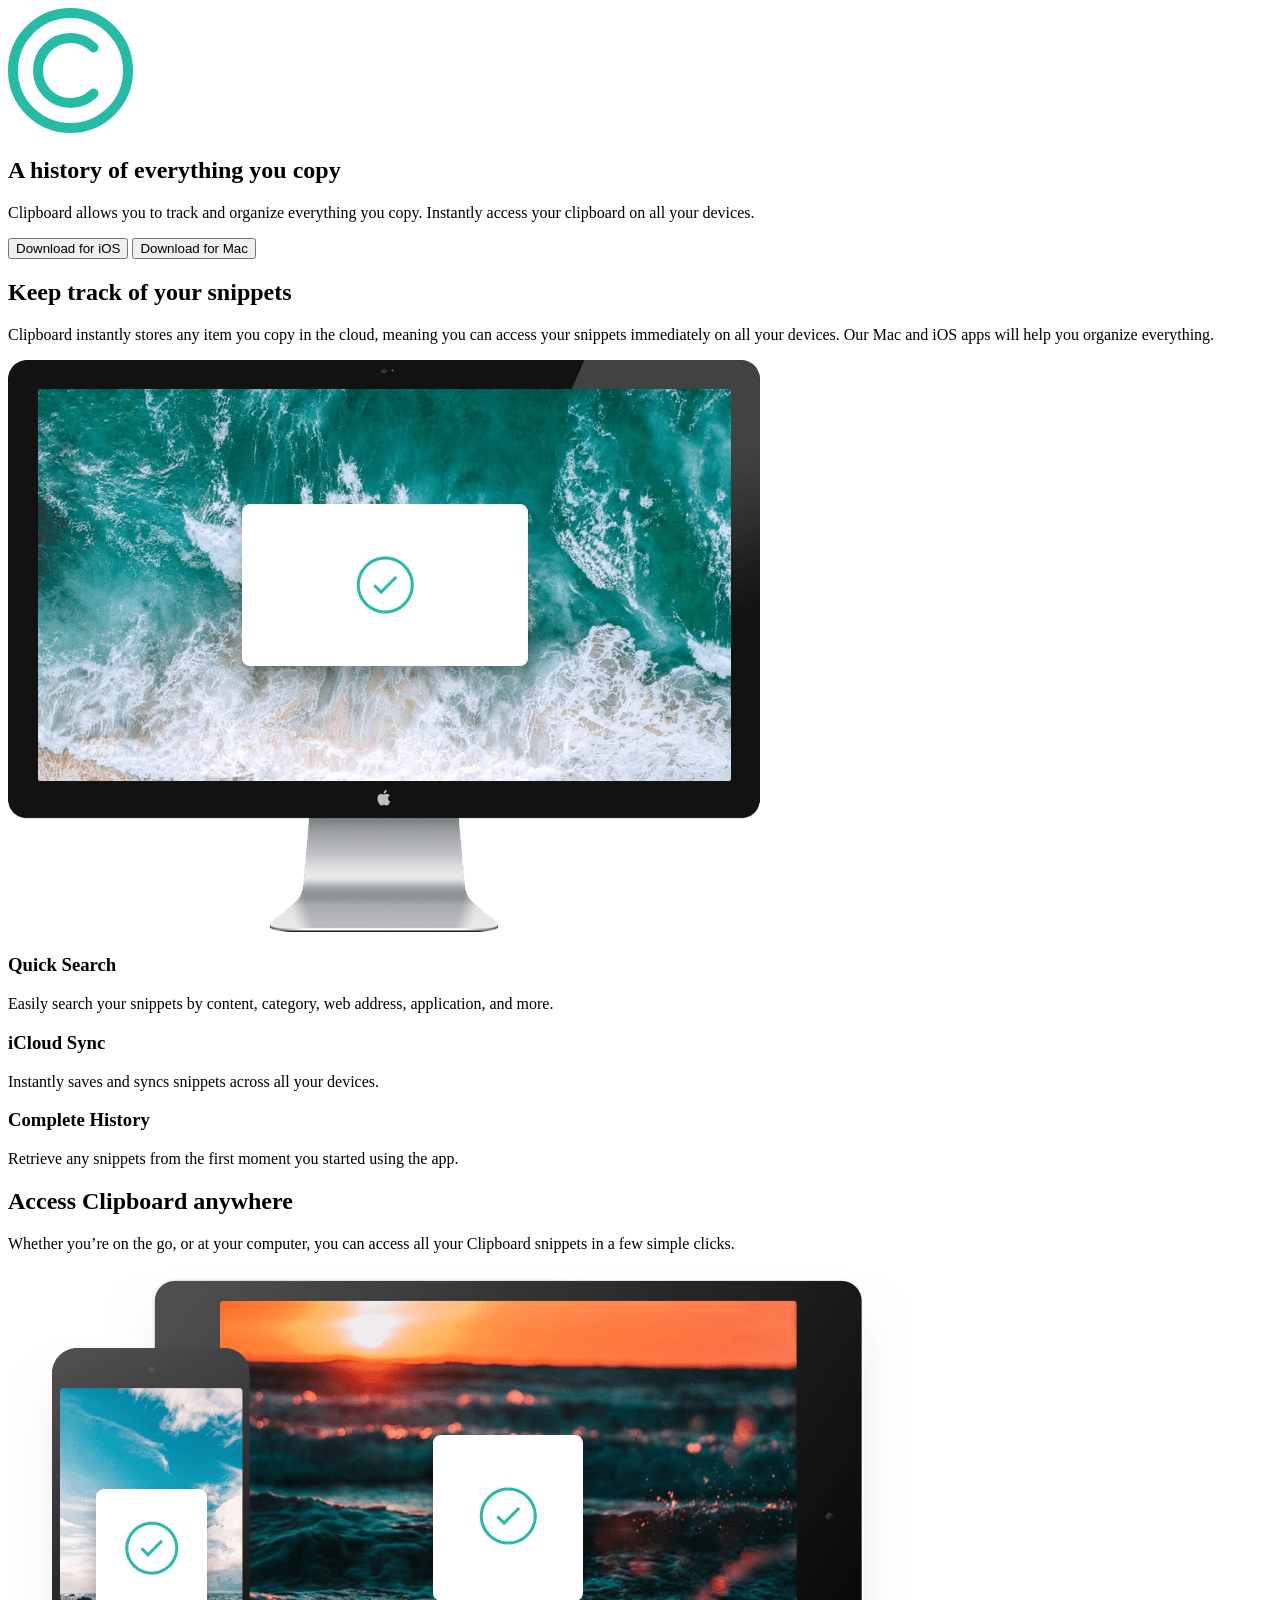
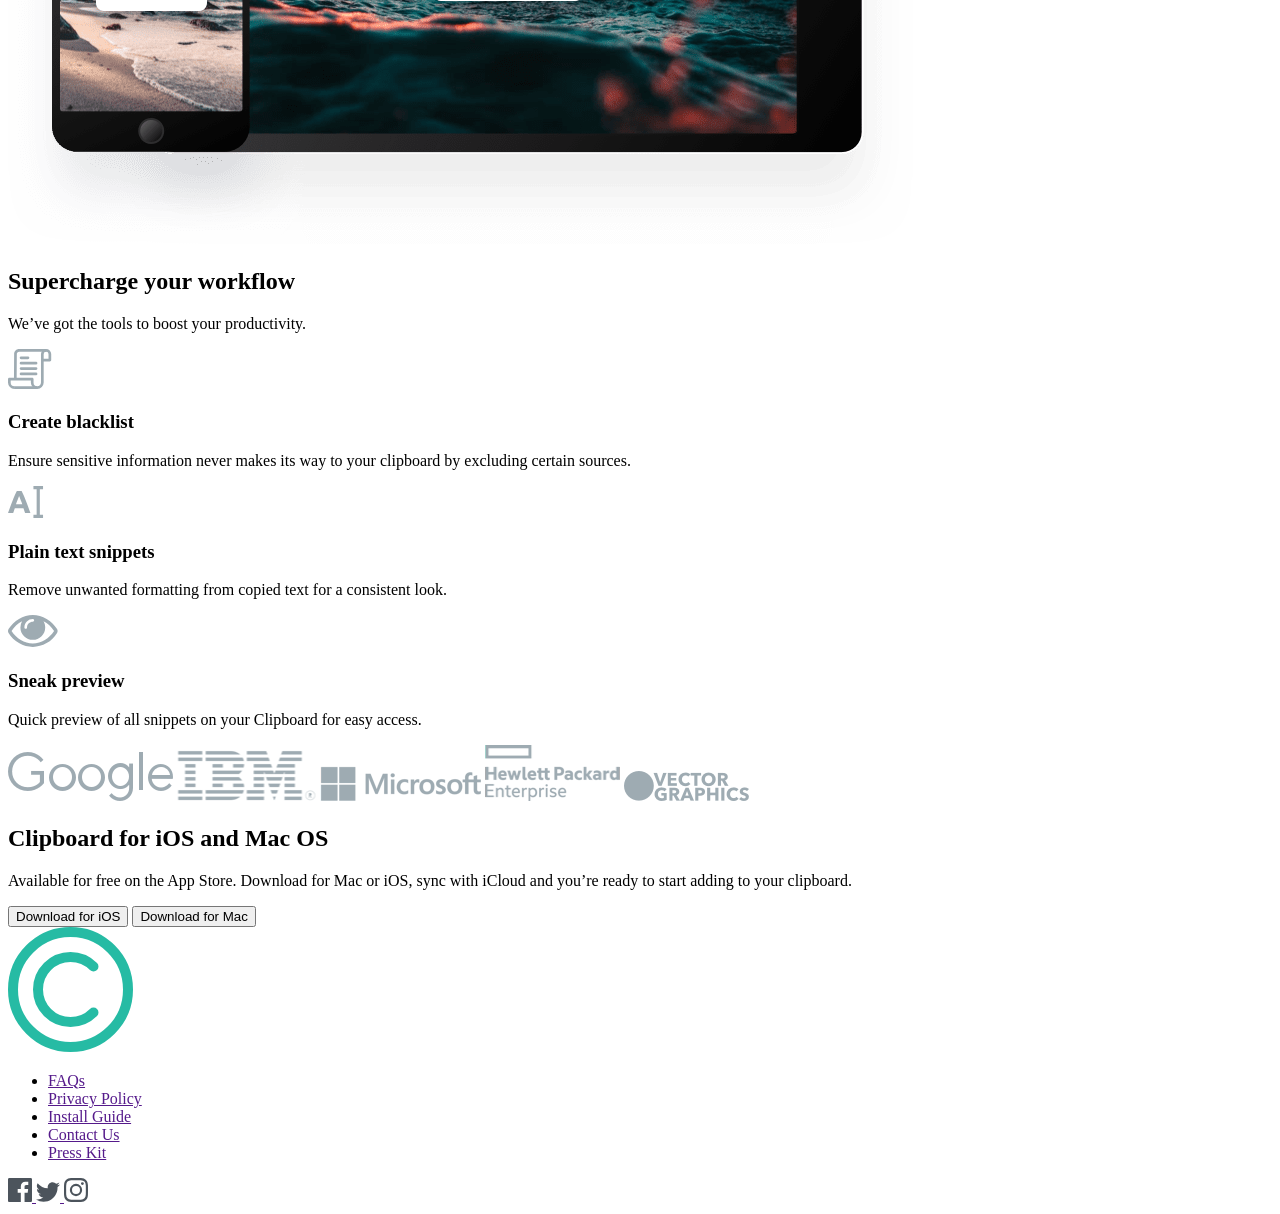
==== clipboard-landing-page-master/index2.html @ 77e065d2 "Build semantic HTML structure" ====
<!DOCTYPE html>
<html lang="en">

<head>
    <meta charset="UTF-8">
    <meta name="viewport" content="width=device-width, initial-scale=1.0">

    <link rel="icon" type="image/png" sizes="32x32" href="./images/favicon-32x32.png">

    <title>Frontend Mentor | Clipboard landing page</title>
</head>

<body>
    <main>

        <section class="hero">

            <div class="hero__content">

                <img src="images/logo.svg" alt="Clipboard" class="hero__logo">

                <h1 class="hero__title">A history of everything you copy</h1>

                <p class="hero__description"> Clipboard allows you to track and organize everything you
                    copy. Instantly access your clipboard on all your devices.</p>

            </div>

            <div class="hero__actions">

                <button class="hero__button--ios">Download for iOS</button>

                <button class="hero__button--mac">Download for Mac</button>

            </div>

        </section>


        <section class="snippets">

            <div class="snippets__header">

                <h2 class="snippets__title">Keep track of your snippets</h2>

                <p class="snippets__description">Clipboard instantly stores any item you copy in the cloud,
                    meaning you can access your snippets immediately on all your
                    devices. Our Mac and iOS apps will help you organize everything.</p>

            </div>

            <div class="snippets__content">
                <img src="images/image-computer.png" alt="" class="snippets__image"></img>

                <div class="snippets__features">

                    <div class="snippets__feature">

                        <h3 class="snippets__feature-title">Quick Search</h3>

                        <p class="snippets__feature-caption">Easily search your snippets by content, category, web
                            address, application, and more.
                        </p>

                    </div>

                    <div class="snippets__feature">

                        <h3 class="snippets__feature-title">iCloud Sync</h3>

                        <p class="snippets__feature-caption">Instantly saves and syncs snippets across all your devices.
                        </p>

                    </div>

                    <div class="snippets__feature">

                        <h3 class="snippets__feature-title">Complete History</h3>

                        <p class="snippets__feature-caption">Retrieve any snippets from the first moment you started
                            using
                            the app.
                        </p>

                    </div>
                </div>

            </div>

        </section>


        <section class="access">

            <div class="access__header">
                <h2 class="access__title">Access Clipboard anywhere</h2>
                <p class="access__description">Whether you’re on the go, or at your computer, you can access all your
                    Clipboard
                    snippets in a few simple clicks.</p>
            </div>

            <div class="access__media">
                <img src="images/image-devices.png" alt="" class="access__media-img">
            </div>

        </section>

        <section class="workflow">


            <div class="workflow__header">

                <h2 class="workflow__title">Supercharge your workflow
                </h2>

                <p class="workflow__description">We’ve got the tools to boost your productivity.</p>

            </div>

            <div class="workflow__cards">

                <div class="workflow__card">

                    <img src="images/icon-blacklist.svg" alt="" class="workflow__card-img">

                    <h3 class="workflow__card-title">Create blacklist</h3>

                    <p class="workflow__card-description">Ensure sensitive information never makes its way to your
                        clipboard by excluding certain sources.
                    </p>

                </div>

                <div class="workflow__card">

                    <img src="images/icon-text.svg" alt="" class="workflow__card-img">

                    <h3 class="workflow__card-title">Plain text snippets</h3>

                    <p class="workflow__card-description">Remove unwanted formatting from copied text for a consistent
                        look.</p>

                </div>

                <div class="workflow__card">

                    <img src="images/icon-preview.svg" alt="" class="workflow__card-img">

                    <h3 class="workflow__card-title"> Sneak preview
                    </h3>

                    <p class="workflow__card-description"> Quick preview of all snippets on your Clipboard for easy
                        access.
                    </p>

                </div>
            </div>

        </section>


        <section class="brands">

            <div class="brands__list">

                <img src="images/logo-google.png" alt="GOOGLE" class="brand__item">

                <img src="images/logo-ibm.png" alt="IBM" class="brand__item">

                <img src="images/logo-microsoft.png" alt="MICROSOFT" class="brand__item">

                <img src="images/logo-hp.png" alt="HEWLETT PACKARD ENTERPRISE" class="brand__item">

                <img src="images/logo-vector-graphics.png" alt="VECTOR GRAPHICS" class="brand__item">

            </div>

        </section>


        <section class="cta">

            <div class="cta__header">

                <h2 class="cta__title">Clipboard for iOS and Mac OS</h2>

                <p class="cta__description">Available for free on the App Store. Download for Mac or iOS, sync with
                    iCloud
                    and you’re ready to start adding to your clipboard.</p>


            </div>

            <div class="cta__actions">

                <button class="cta__button--ios">Download for iOS</button>

                <button class="cta__button--mac">Download for Mac</button>

            </div>

        </section>

    </main>

    <footer>
        <div class="footer__wrapper">
            <img src="images/logo.svg" alt="Clipboard" class="footer__logo">

            <nav class="footer__navbar">

                <ul>

                    <li class="footer__list"><a href="" class="footer__list-item">FAQs</a></li>
                    <li class="footer__list"><a href="" class="footer__list-item">Privacy Policy</a></li>
                    <li class="footer__list"><a href="" class="footer__list-item">Install Guide</a></li>
                    <li class="footer__list"><a href="" class="footer__list-item">Contact Us</a></li>
                    <li class="footer__list"><a href="" class="footer__list-item">Press Kit</a></li>

                </ul>

            </nav>
            <div class="footer__social">
                <a href="">

                    <img src="images/icon-facebook.svg" alt="Facebook">

                </a>

                <a href="">

                    <img src="images/icon-twitter.svg" alt="Twitter">

                </a>

                <a href="">

                    <img src="images/icon-instagram.svg" alt="Instagram">

                </a>

            </div>
        </div>
    </footer>
</body>

</html>
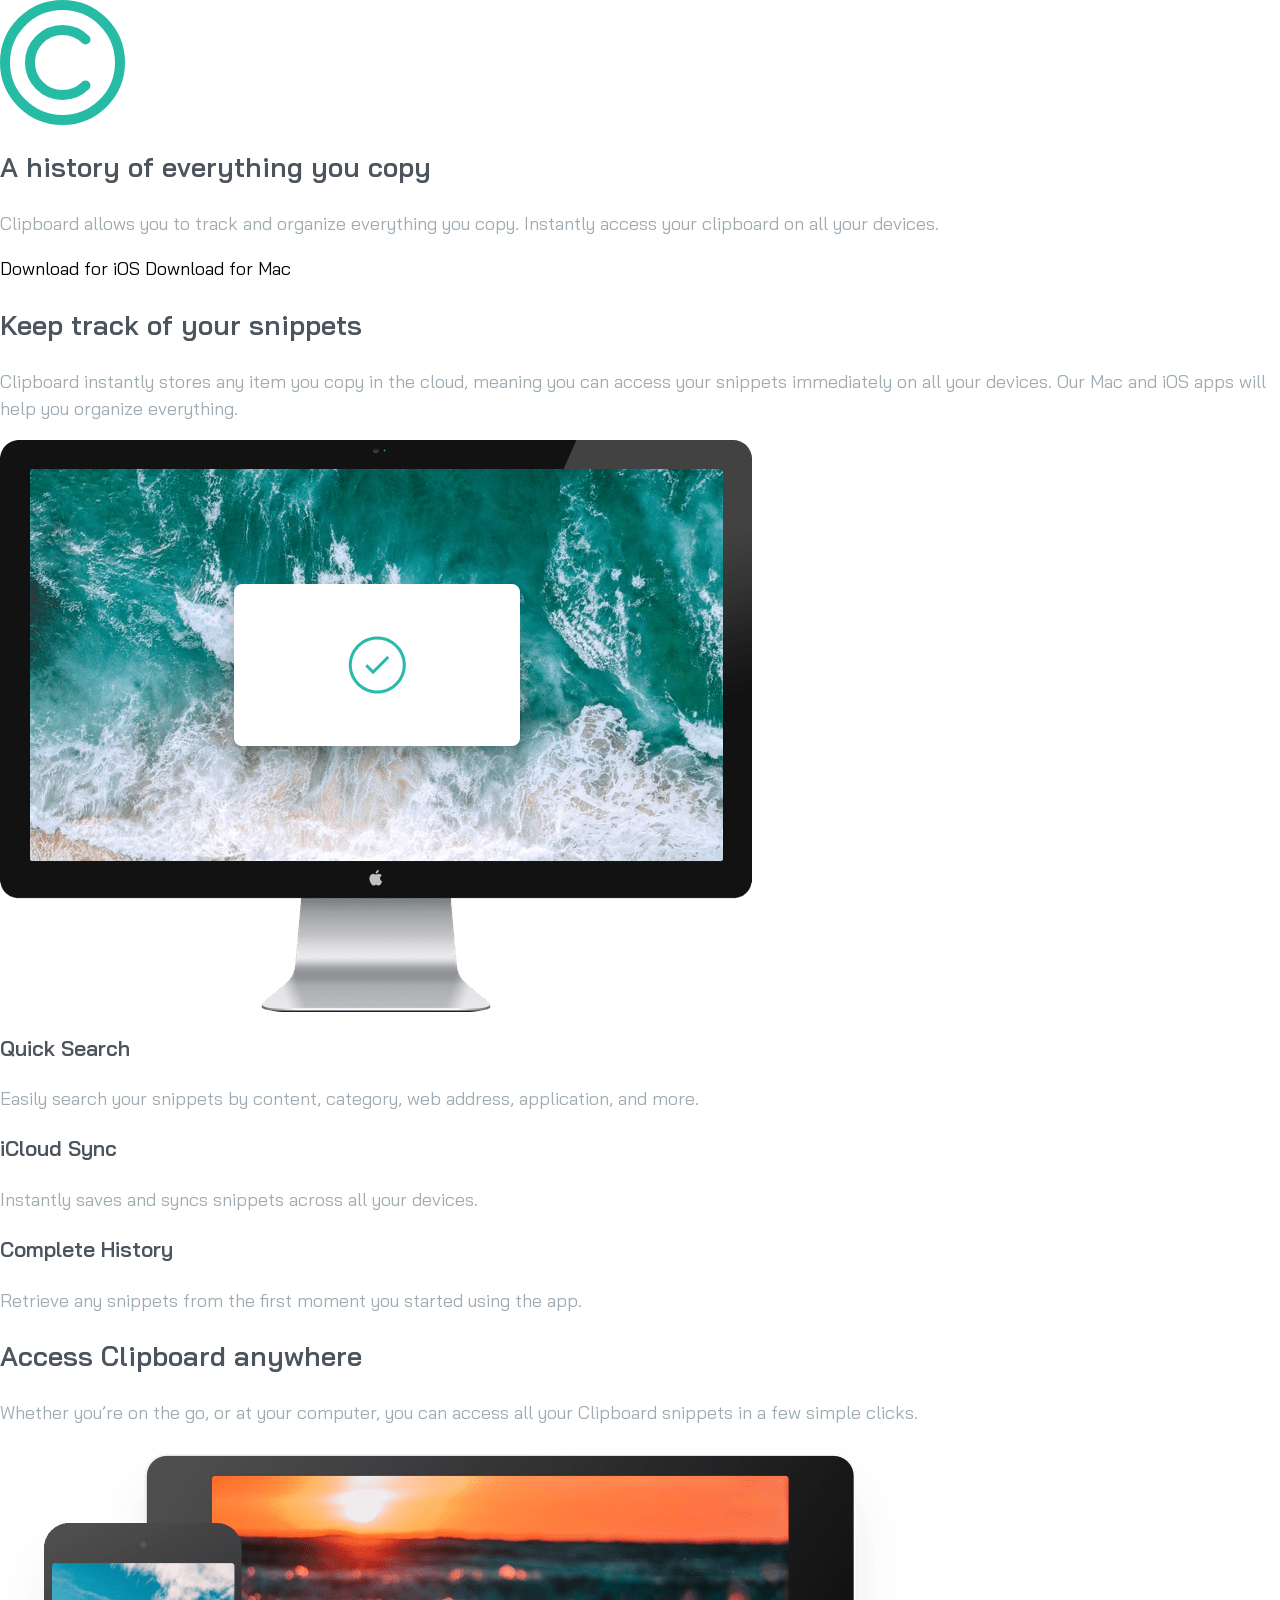
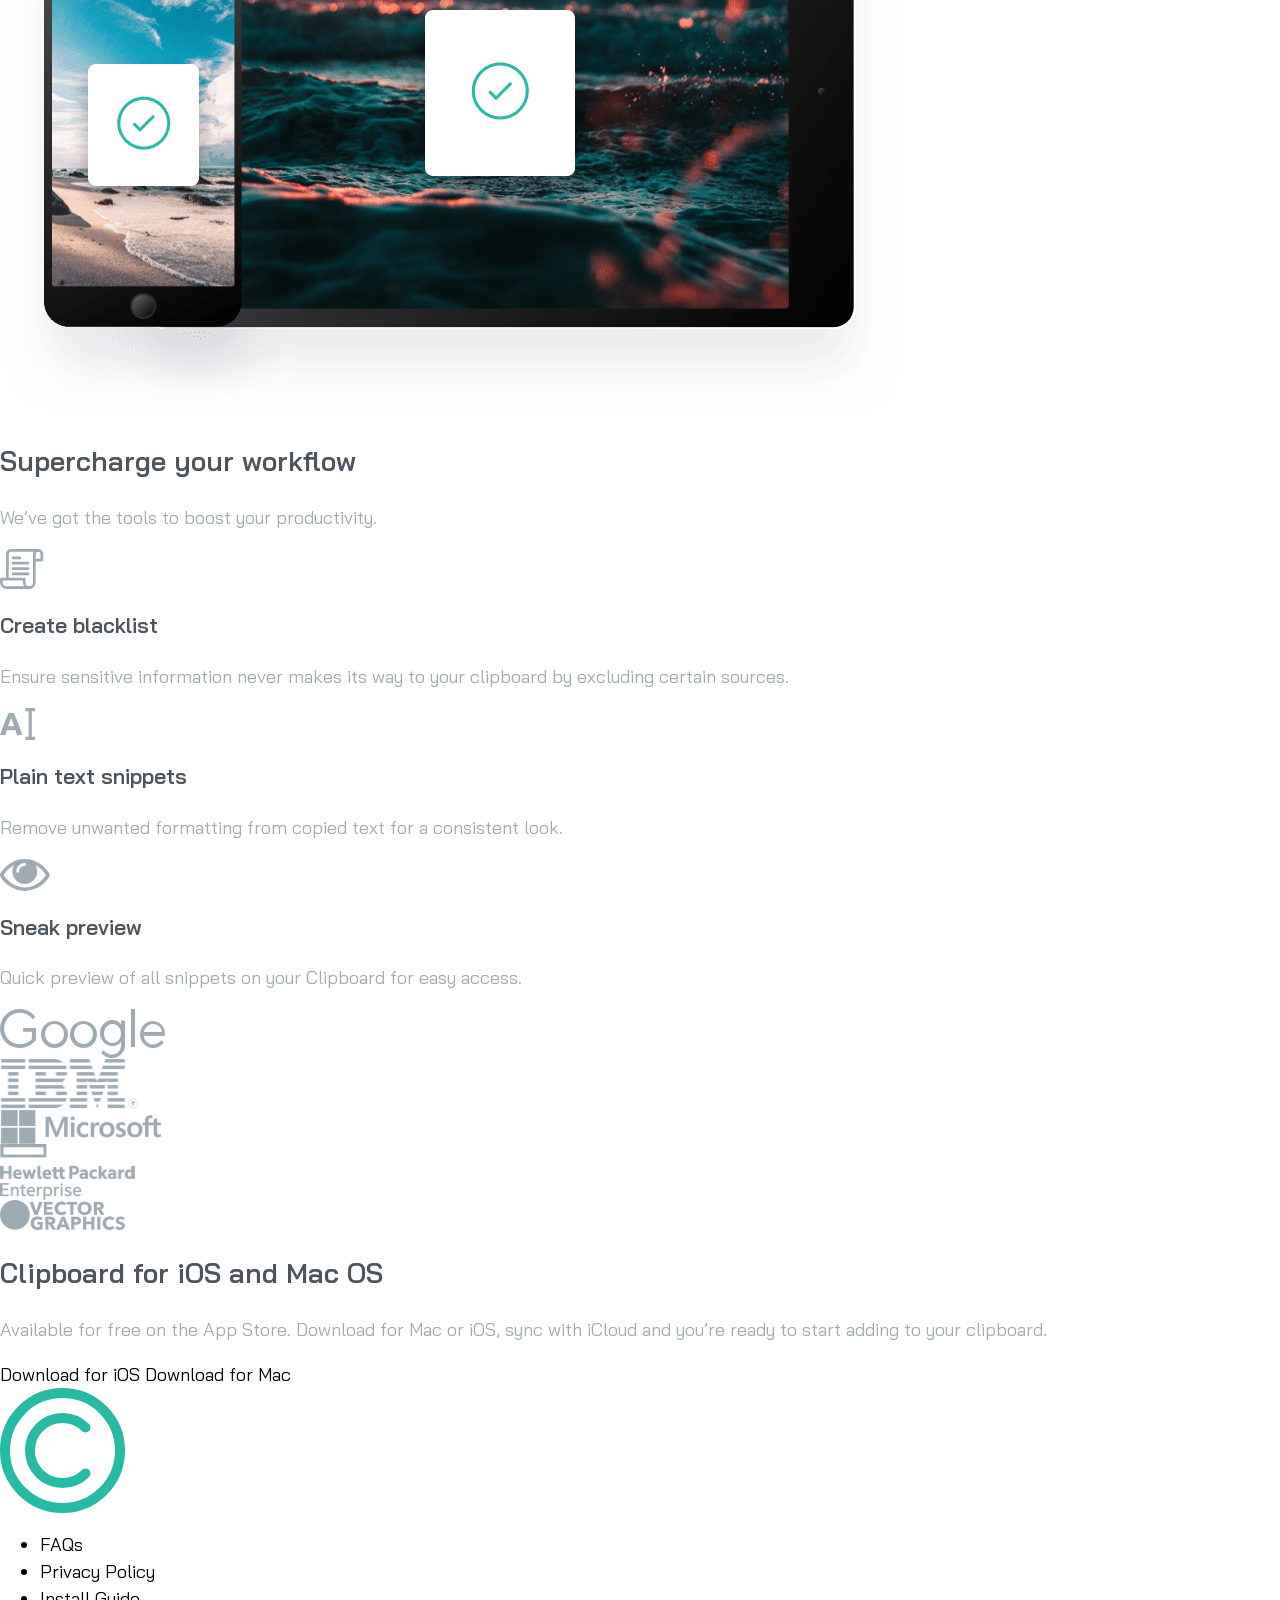
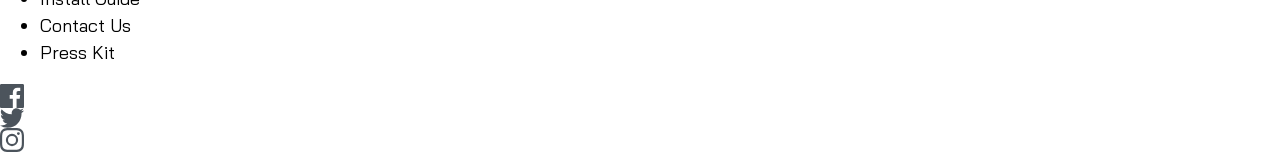
==== commit 627fff38: "Set up CSS foundation" ====
--- a/clipboard-landing-page-master/index2.html
+++ b/clipboard-landing-page-master/index2.html
@@ -4,10 +4,22 @@
 <head>
     <meta charset="UTF-8">
     <meta name="viewport" content="width=device-width, initial-scale=1.0">
-
+    
+    <!-- Title icon -->
+    
     <link rel="icon" type="image/png" sizes="32x32" href="./images/favicon-32x32.png">
-
+    
+    <!-- Google Font -->
+    
+    <link rel="preconnect" href="https://fonts.googleapis.com">
+    <link rel="preconnect" href="https://fonts.gstatic.com" crossorigin>
+    <link href="https://fonts.googleapis.com/css2?family=Bai+Jamjuree:wght@400;600&display=swap" rel="stylesheet">
     <title>Frontend Mentor | Clipboard landing page</title>
+    
+    <!-- CSS -->
+
+    <link rel="stylesheet" href="style.css">
+
 </head>
 
 <body>
--- a/clipboard-landing-page-master/style.css
+++ b/clipboard-landing-page-master/style.css
@@ -0,0 +1,130 @@
+/* =========================================
+    ROOT CSS
+
+ ======================================== */
+
+
+:root {
+
+    --clr-primary: hsl(171, 66%, 44%);
+    --clr-secondary: hsl(233, 100%, 69%);
+
+    --clr-neutral-700: hsl(210, 10%, 33%);
+    --clr-neutral-500: hsl(201, 11%, 66%);
+
+    --ff-primary: "Bai Jamjuree", sans-serif;
+
+    --fw-regular: 400;
+    --fw-semibold: 600;
+
+}
+
+/* =========================================
+    RESET CSS
+
+ ======================================== */
+
+
+
+*,
+*::before,
+*::after {
+
+    box-sizing: border-box;
+}
+
+
+body {
+
+    margin: 0;
+}
+
+
+
+/* =========================================
+    BASE CSS
+
+ ======================================== */
+
+
+html {
+
+    font-size: 62.5%;
+}
+
+
+body {
+
+    min-height: 100vh;
+
+    font-family: var(--ff-primary);
+    font-weight: var(--fw-regular);
+    font-size: 1.8rem;
+    line-height: 1.5;
+
+    -webkit-font-smoothing: antialiased;
+
+}
+
+
+img,
+picture,
+svg {
+    display: block;
+
+    max-width: 100%;
+}
+
+a {
+    color: inherit;
+
+    text-decoration: none;
+}
+
+button {
+    padding: 0;
+
+    border: none;
+
+    background: none;
+
+    color: inherit;
+
+    font: inherit;
+
+    cursor: pointer;
+}
+
+input,
+textarea,
+select {
+    color: inherit;
+
+    font: inherit;
+}
+
+/* Typography */
+
+
+h1,
+h2,
+h3,
+h4,
+h5{
+
+    color: var(--clr-neutral-700);
+    
+    font-weight: var(--fw-semibold);
+
+}
+
+
+p{
+
+    color: var(--clr-neutral-500);
+
+    font-weight: var(--fw-regular);
+}
+
+
+
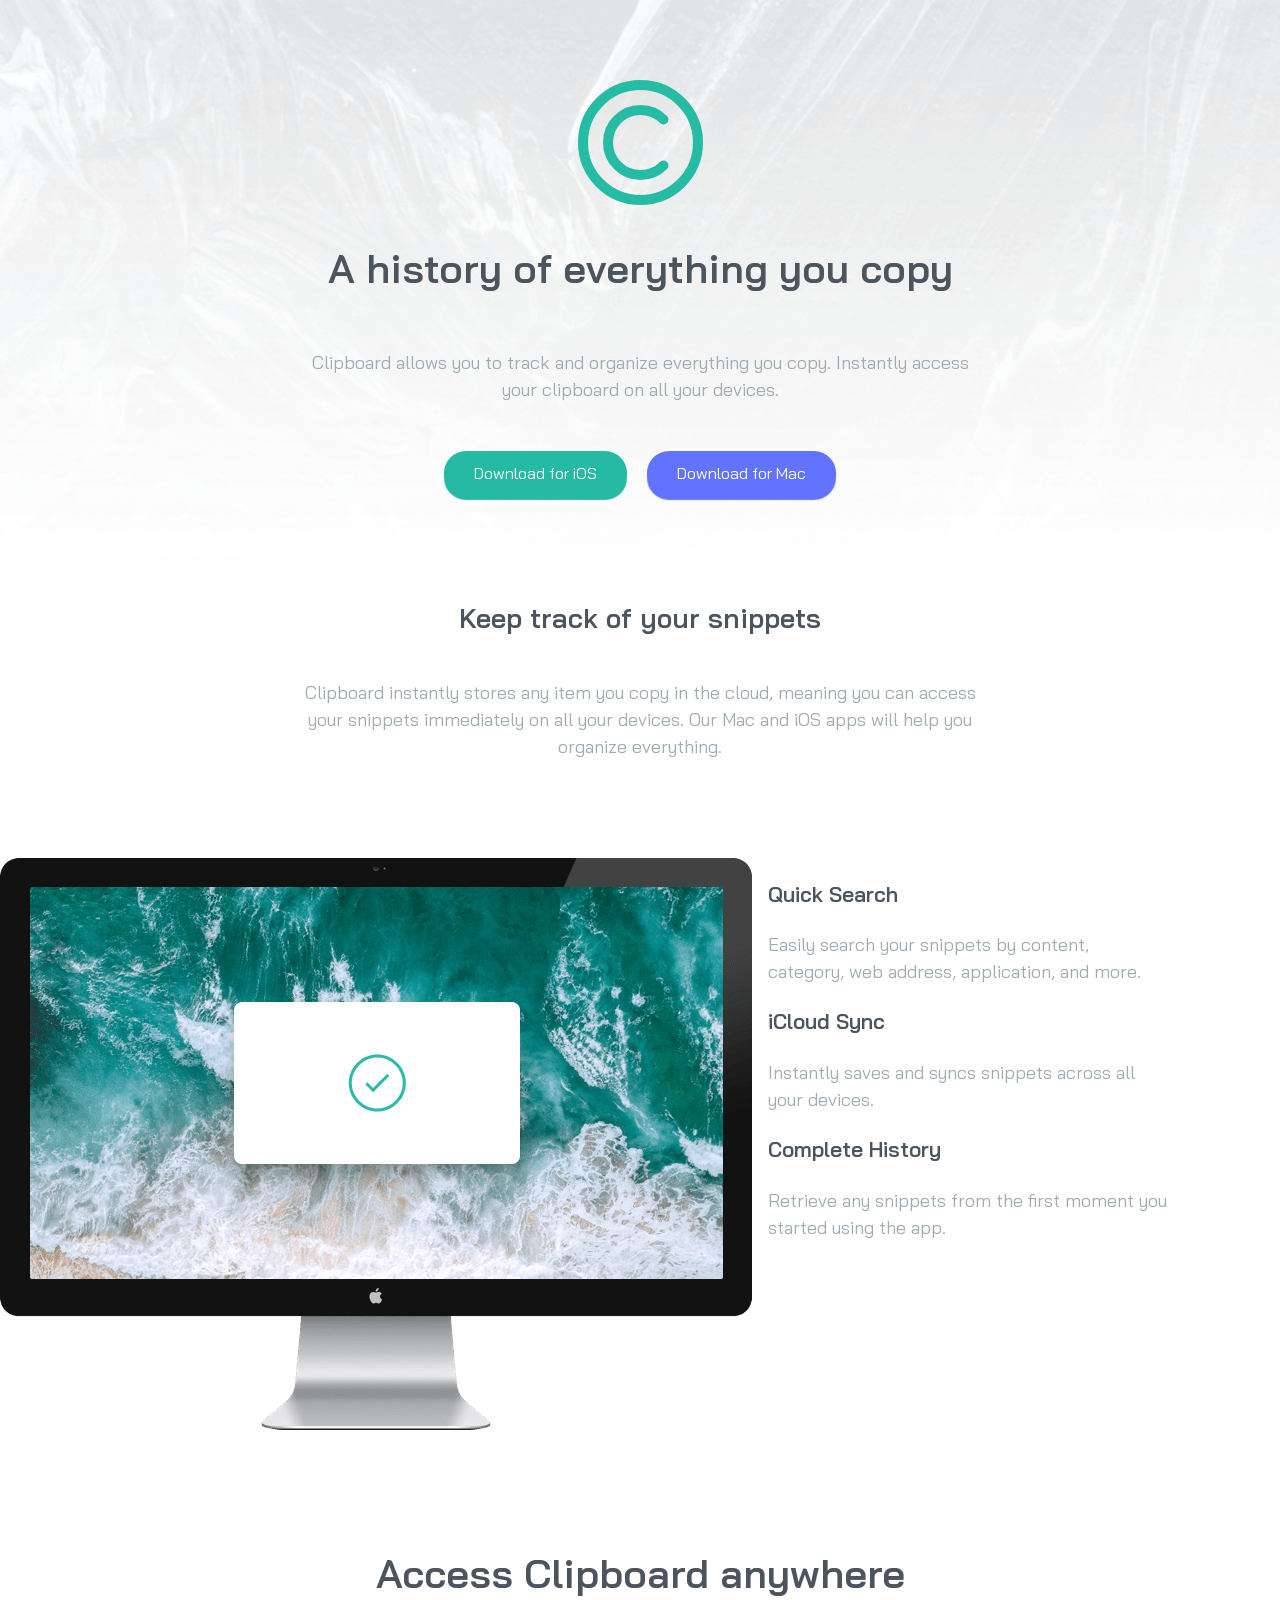
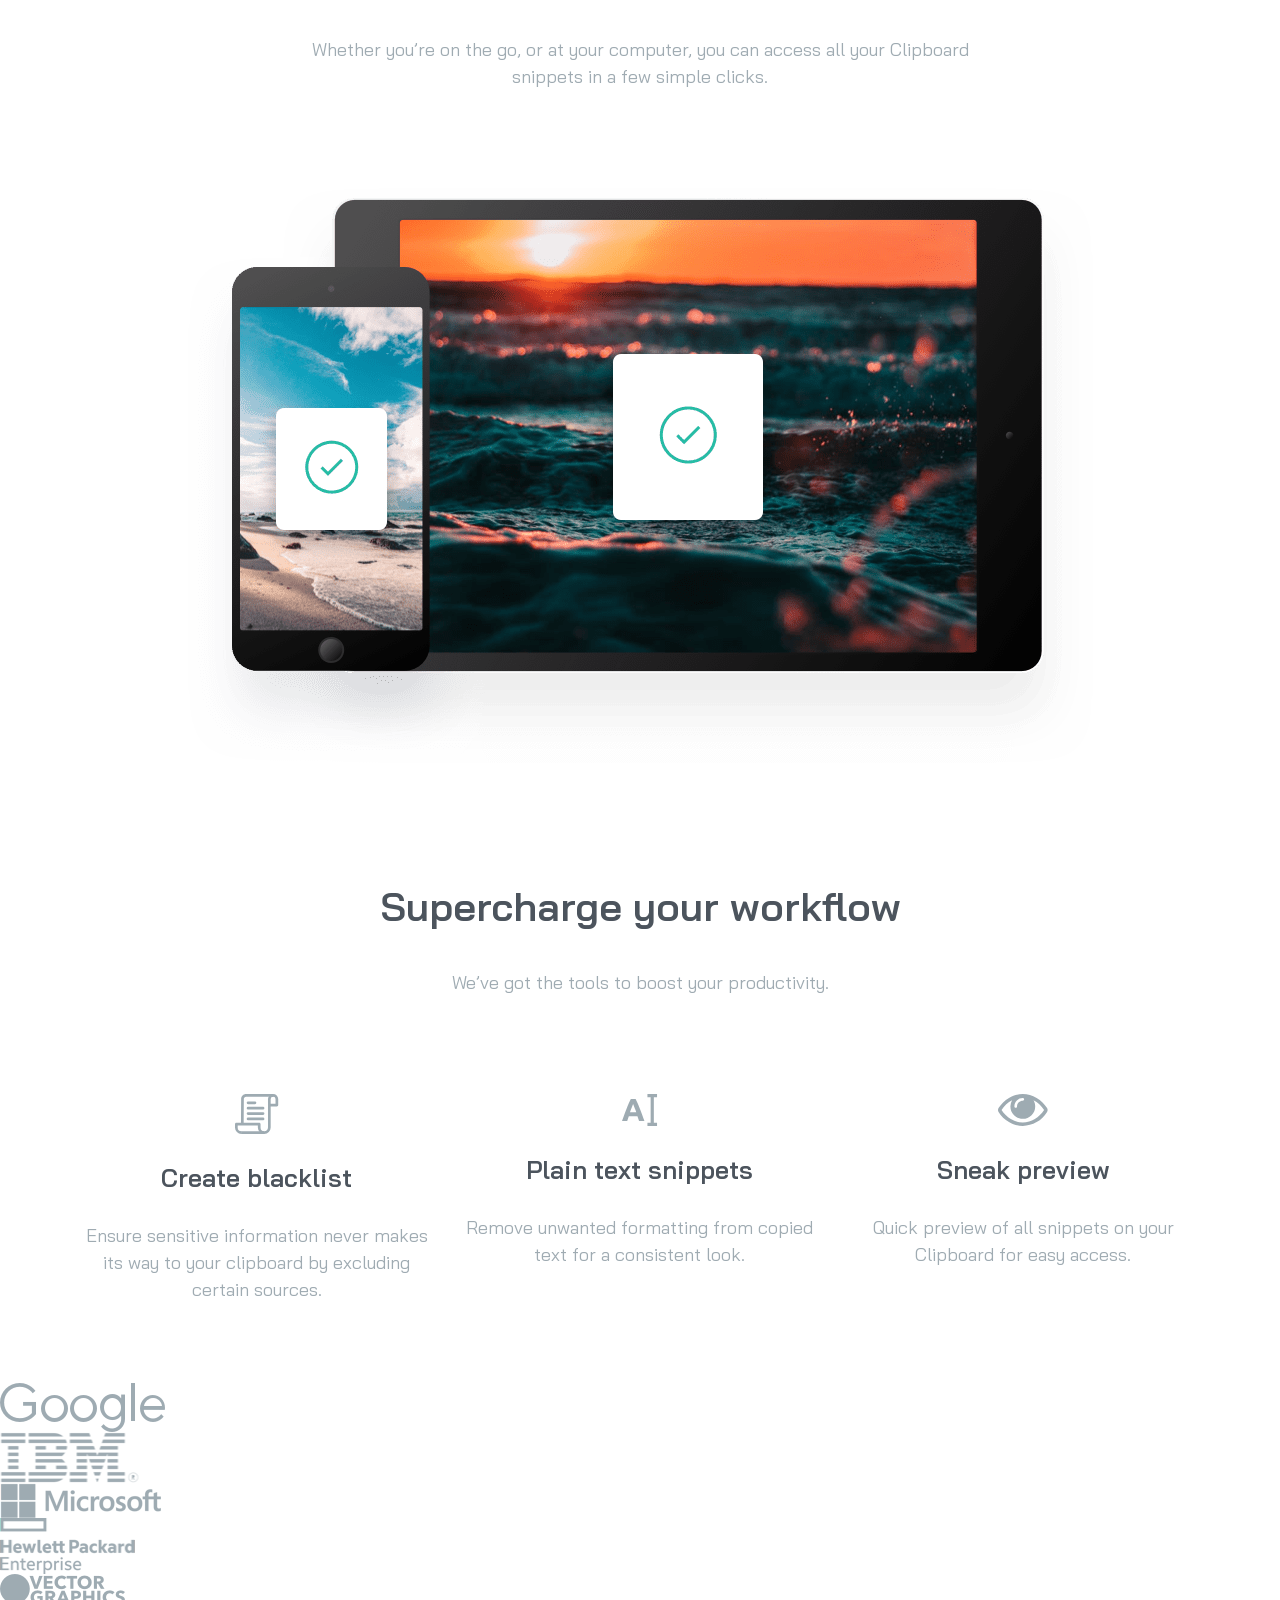
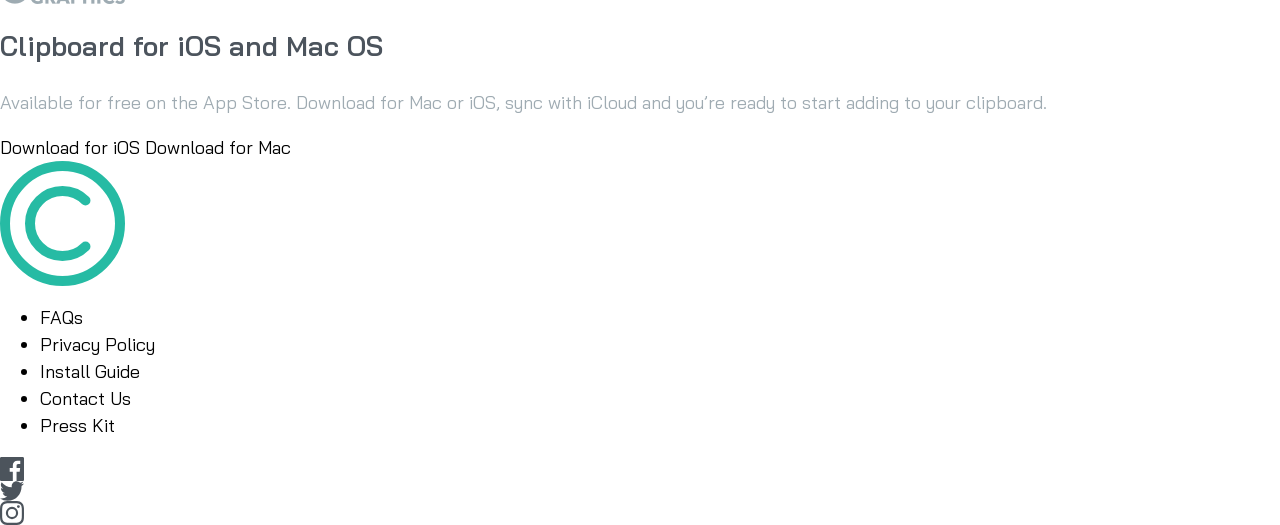
==== commit 70d763d0: "Style workflow section" ====
--- a/clipboard-landing-page-master/index2.html
+++ b/clipboard-landing-page-master/index2.html
@@ -40,9 +40,9 @@
 
             <div class="hero__actions">
 
-                <button class="hero__button--ios">Download for iOS</button>
-
-                <button class="hero__button--mac">Download for Mac</button>
+                <button class="hero__button hero__button--ios">Download for iOS</button>
+
+                <button class="hero__button hero__button--mac">Download for Mac</button>
 
             </div>
 
--- a/clipboard-landing-page-master/style.css
+++ b/clipboard-landing-page-master/style.css
@@ -70,6 +70,7 @@
 img,
 picture,
 svg {
+
     display: block;
 
     max-width: 100%;
@@ -82,6 +83,7 @@
 }
 
 button {
+
     padding: 0;
 
     border: none;
@@ -98,6 +100,7 @@
 input,
 textarea,
 select {
+
     color: inherit;
 
     font: inherit;
@@ -110,21 +113,246 @@
 h2,
 h3,
 h4,
-h5{
+h5 {
 
     color: var(--clr-neutral-700);
-    
+
     font-weight: var(--fw-semibold);
 
 }
 
 
-p{
+p {
 
     color: var(--clr-neutral-500);
 
     font-weight: var(--fw-regular);
 }
 
-
-
+/* Buttons */
+
+
+.hero__button {
+
+    color: #fff;
+
+    padding: 1rem 3rem;
+
+    border-radius: 3rem;
+
+}
+
+
+.hero__button--ios {
+
+    background-color: var(--clr-primary);
+
+    box-shadow: 0 5px 1px var(--clr-primary);
+
+}
+
+.hero__button--mac {
+
+    background-color: var(--clr-secondary);
+
+    box-shadow: 0 5px 1px var(--clr-secondary);
+
+}
+
+
+
+/* =========================================
+    SECTIONS CSS
+
+ ======================================== */
+
+
+ /* Hero section start */
+
+
+.hero,
+.hero__content {
+
+    display: flex;
+    flex-direction: column;
+}
+
+
+.hero {
+
+    background-image: url('images/bg-header-desktop.png');
+    background-position: top center;
+    background-size: cover;
+    background-repeat: no-repeat;
+
+    align-items: center;
+
+    padding-block: 8rem;
+}
+
+
+.hero__content {
+
+    align-items: center;
+    text-align: center;
+
+}
+
+
+.hero__actions {
+
+    display: flex;
+
+    gap: 2rem;
+
+    margin-top: 3rem;
+
+    font-size: 1.6rem;
+}
+
+
+.hero__title {
+
+    font-size: 4rem;
+}
+
+
+.hero__description {
+
+    max-width: 66rem;
+}
+
+
+
+/* Snippets section start */
+
+
+.snippets{
+
+    display: grid;
+    
+    padding-bottom: 8rem;
+
+    gap: 8rem;
+
+}
+
+
+.snippets__header{
+
+    display: flex;
+    flex-direction: column;
+    
+    align-items: center;
+    text-align: center;
+    
+}
+
+
+.snippets__description{
+
+    max-width: 70rem;
+}
+
+
+
+.snippets__content{
+
+    display: grid;
+    grid-template-columns: 1.5fr 1fr;
+    
+
+}
+
+
+
+.snippets__features{
+
+     max-width: 40rem;
+}
+
+
+
+/* Access section start */
+
+
+.access{
+
+    display: flex;
+    flex-direction: column;
+    
+    align-items: center;
+    text-align: center;
+
+    gap: 8rem;
+}
+
+
+.access__title{
+
+    font-size: 4rem;
+}
+
+
+.access__description{
+
+    max-width: 70rem;
+}
+
+
+
+/* Workflow section start */
+
+.workflow{
+
+    display: flex;
+    flex-direction: column;
+
+    align-items: center;
+    text-align: center;
+
+    padding-block: 8rem;
+    gap: 8rem;
+
+
+}
+
+
+.workflow__title{
+
+    font-size: 4rem;
+}
+
+.workflow__card-description{
+
+    max-width: 40rem;
+    margin: 0;
+}
+
+
+.workflow__cards{
+
+    display: flex;
+   
+    justify-content: center;
+    text-align: center;
+
+    gap: 3rem;
+    padding-inline: 8rem;
+}
+
+
+.workflow__card {
+    display: flex;
+    flex-direction: column;
+    align-items: center;
+}
+
+
+.workflow__card-title{
+
+    font-size: 2.5rem;
+}
+
+
+
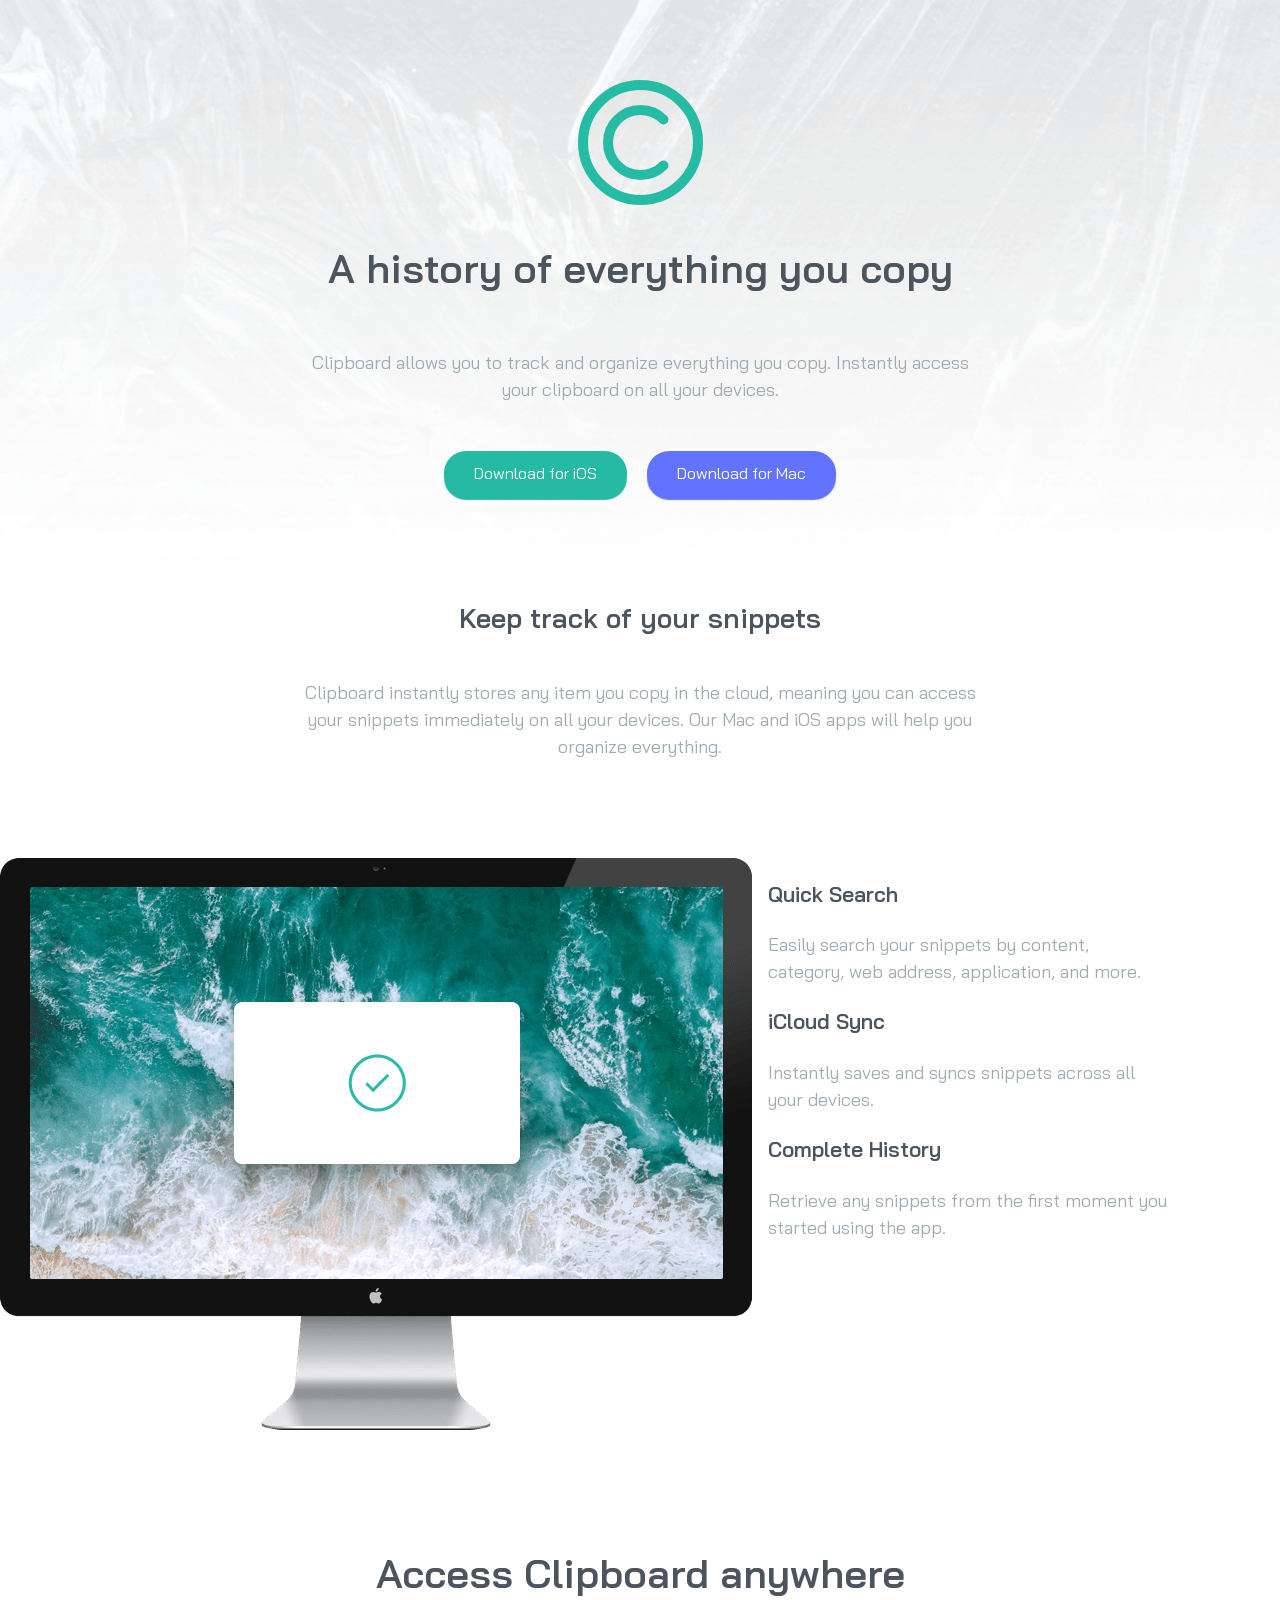
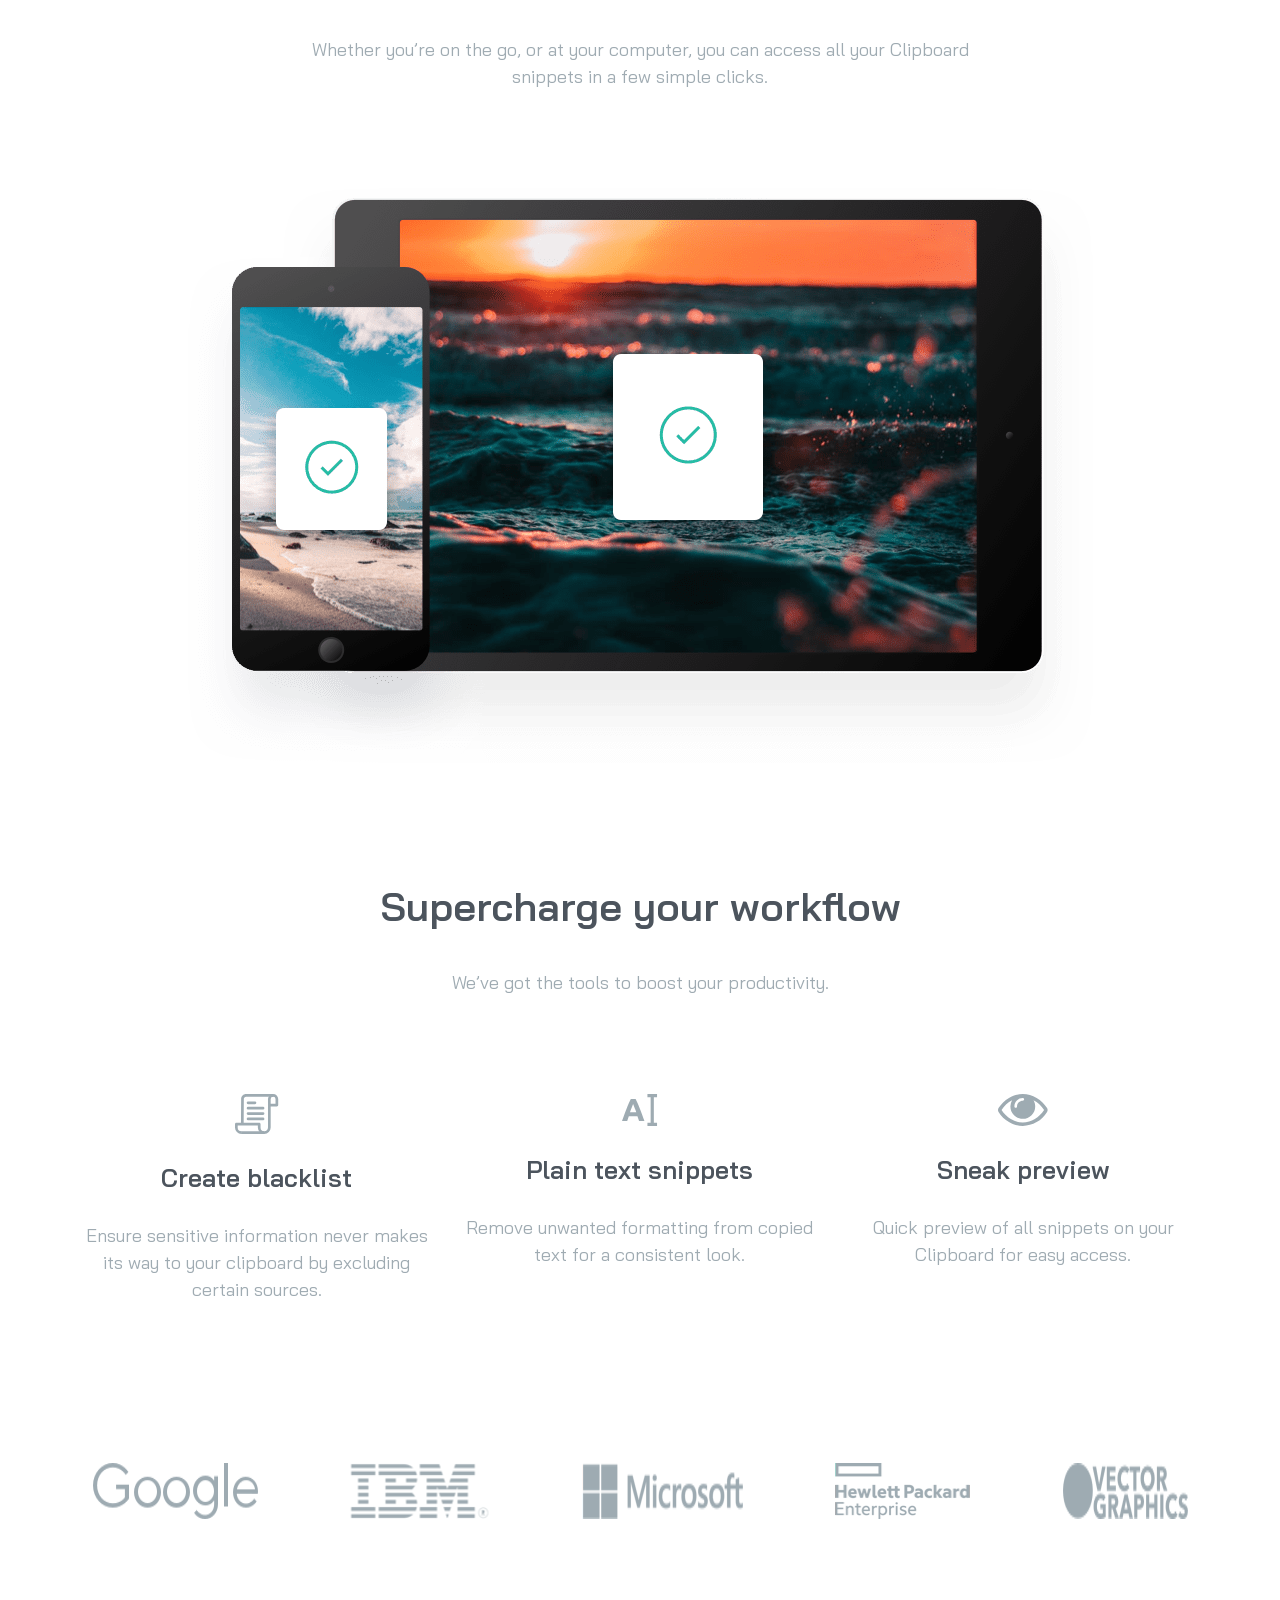
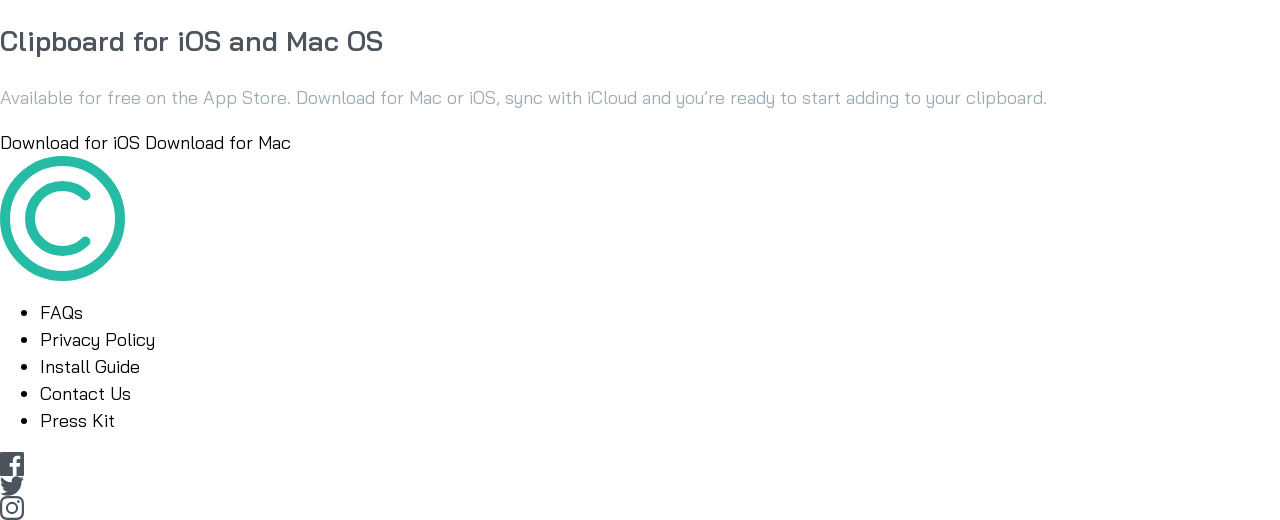
==== commit 2c916d3d: "Style brands section" ====
--- a/clipboard-landing-page-master/index2.html
+++ b/clipboard-landing-page-master/index2.html
@@ -4,18 +4,18 @@
 <head>
     <meta charset="UTF-8">
     <meta name="viewport" content="width=device-width, initial-scale=1.0">
-    
+
     <!-- Title icon -->
-    
+
     <link rel="icon" type="image/png" sizes="32x32" href="./images/favicon-32x32.png">
-    
+
     <!-- Google Font -->
-    
+
     <link rel="preconnect" href="https://fonts.googleapis.com">
     <link rel="preconnect" href="https://fonts.gstatic.com" crossorigin>
     <link href="https://fonts.googleapis.com/css2?family=Bai+Jamjuree:wght@400;600&display=swap" rel="stylesheet">
     <title>Frontend Mentor | Clipboard landing page</title>
-    
+
     <!-- CSS -->
 
     <link rel="stylesheet" href="style.css">
--- a/clipboard-landing-page-master/style.css
+++ b/clipboard-landing-page-master/style.css
@@ -167,7 +167,7 @@
  ======================================== */
 
 
- /* Hero section start */
+/* Hero section start */
 
 
 .hero,
@@ -227,10 +227,10 @@
 /* Snippets section start */
 
 
-.snippets{
+.snippets {
 
     display: grid;
-    
+
     padding-bottom: 8rem;
 
     gap: 8rem;
@@ -238,37 +238,37 @@
 }
 
 
-.snippets__header{
-
-    display: flex;
-    flex-direction: column;
-    
-    align-items: center;
-    text-align: center;
-    
-}
-
-
-.snippets__description{
+.snippets__header {
+
+    display: flex;
+    flex-direction: column;
+
+    align-items: center;
+    text-align: center;
+
+}
+
+
+.snippets__description {
 
     max-width: 70rem;
 }
 
 
 
-.snippets__content{
+.snippets__content {
 
     display: grid;
     grid-template-columns: 1.5fr 1fr;
-    
-
-}
-
-
-
-.snippets__features{
-
-     max-width: 40rem;
+
+
+}
+
+
+
+.snippets__features {
+
+    max-width: 40rem;
 }
 
 
@@ -276,11 +276,11 @@
 /* Access section start */
 
 
-.access{
-
-    display: flex;
-    flex-direction: column;
-    
+.access {
+
+    display: flex;
+    flex-direction: column;
+
     align-items: center;
     text-align: center;
 
@@ -288,13 +288,13 @@
 }
 
 
-.access__title{
+.access__title {
 
     font-size: 4rem;
 }
 
 
-.access__description{
+.access__description {
 
     max-width: 70rem;
 }
@@ -303,7 +303,7 @@
 
 /* Workflow section start */
 
-.workflow{
+.workflow {
 
     display: flex;
     flex-direction: column;
@@ -318,22 +318,22 @@
 }
 
 
-.workflow__title{
+.workflow__title {
 
     font-size: 4rem;
 }
 
-.workflow__card-description{
+.workflow__card-description {
 
     max-width: 40rem;
     margin: 0;
 }
 
 
-.workflow__cards{
-
-    display: flex;
-   
+.workflow__cards {
+
+    display: flex;
+
     justify-content: center;
     text-align: center;
 
@@ -349,10 +349,22 @@
 }
 
 
-.workflow__card-title{
+.workflow__card-title {
 
     font-size: 2.5rem;
 }
 
 
-
+/* Brands section start */
+
+.brands {
+    padding-block: 8rem;
+}
+
+
+.brands__list {
+
+    display: flex;
+    justify-content: space-evenly;
+
+}
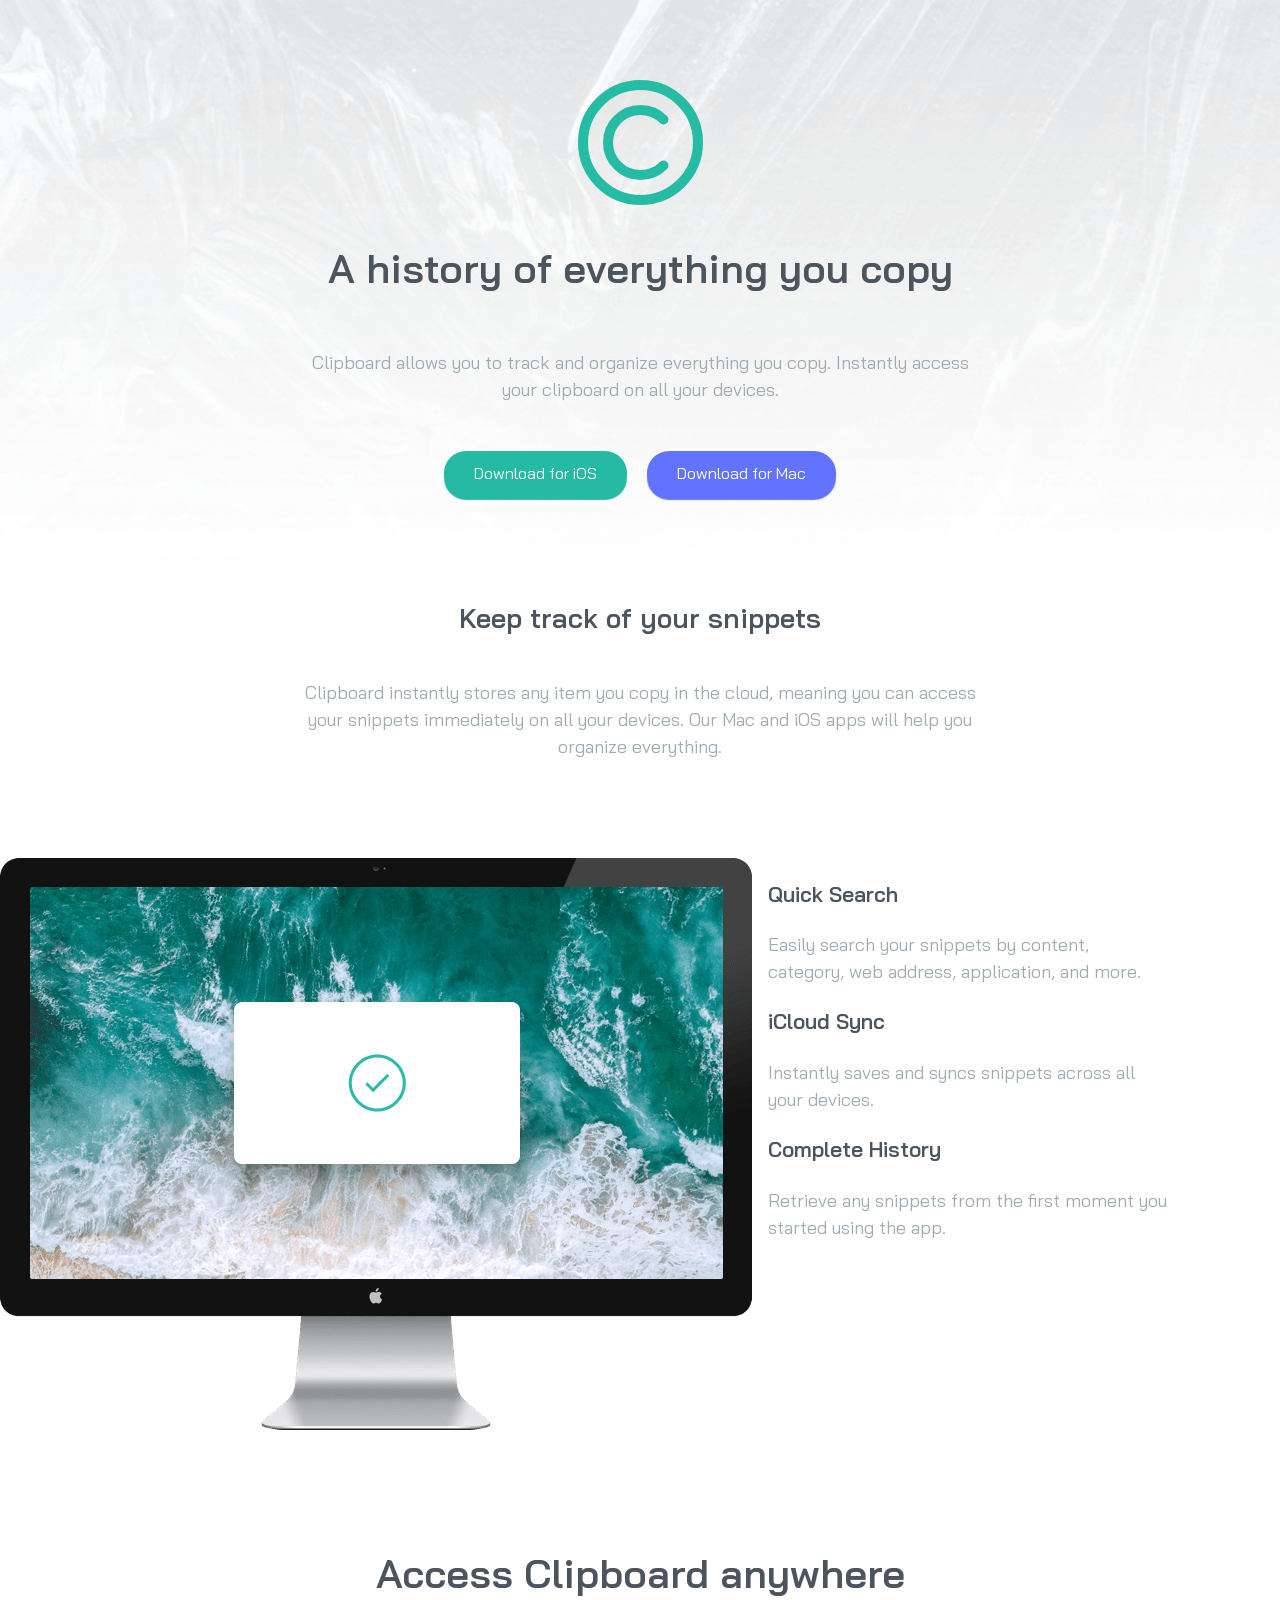
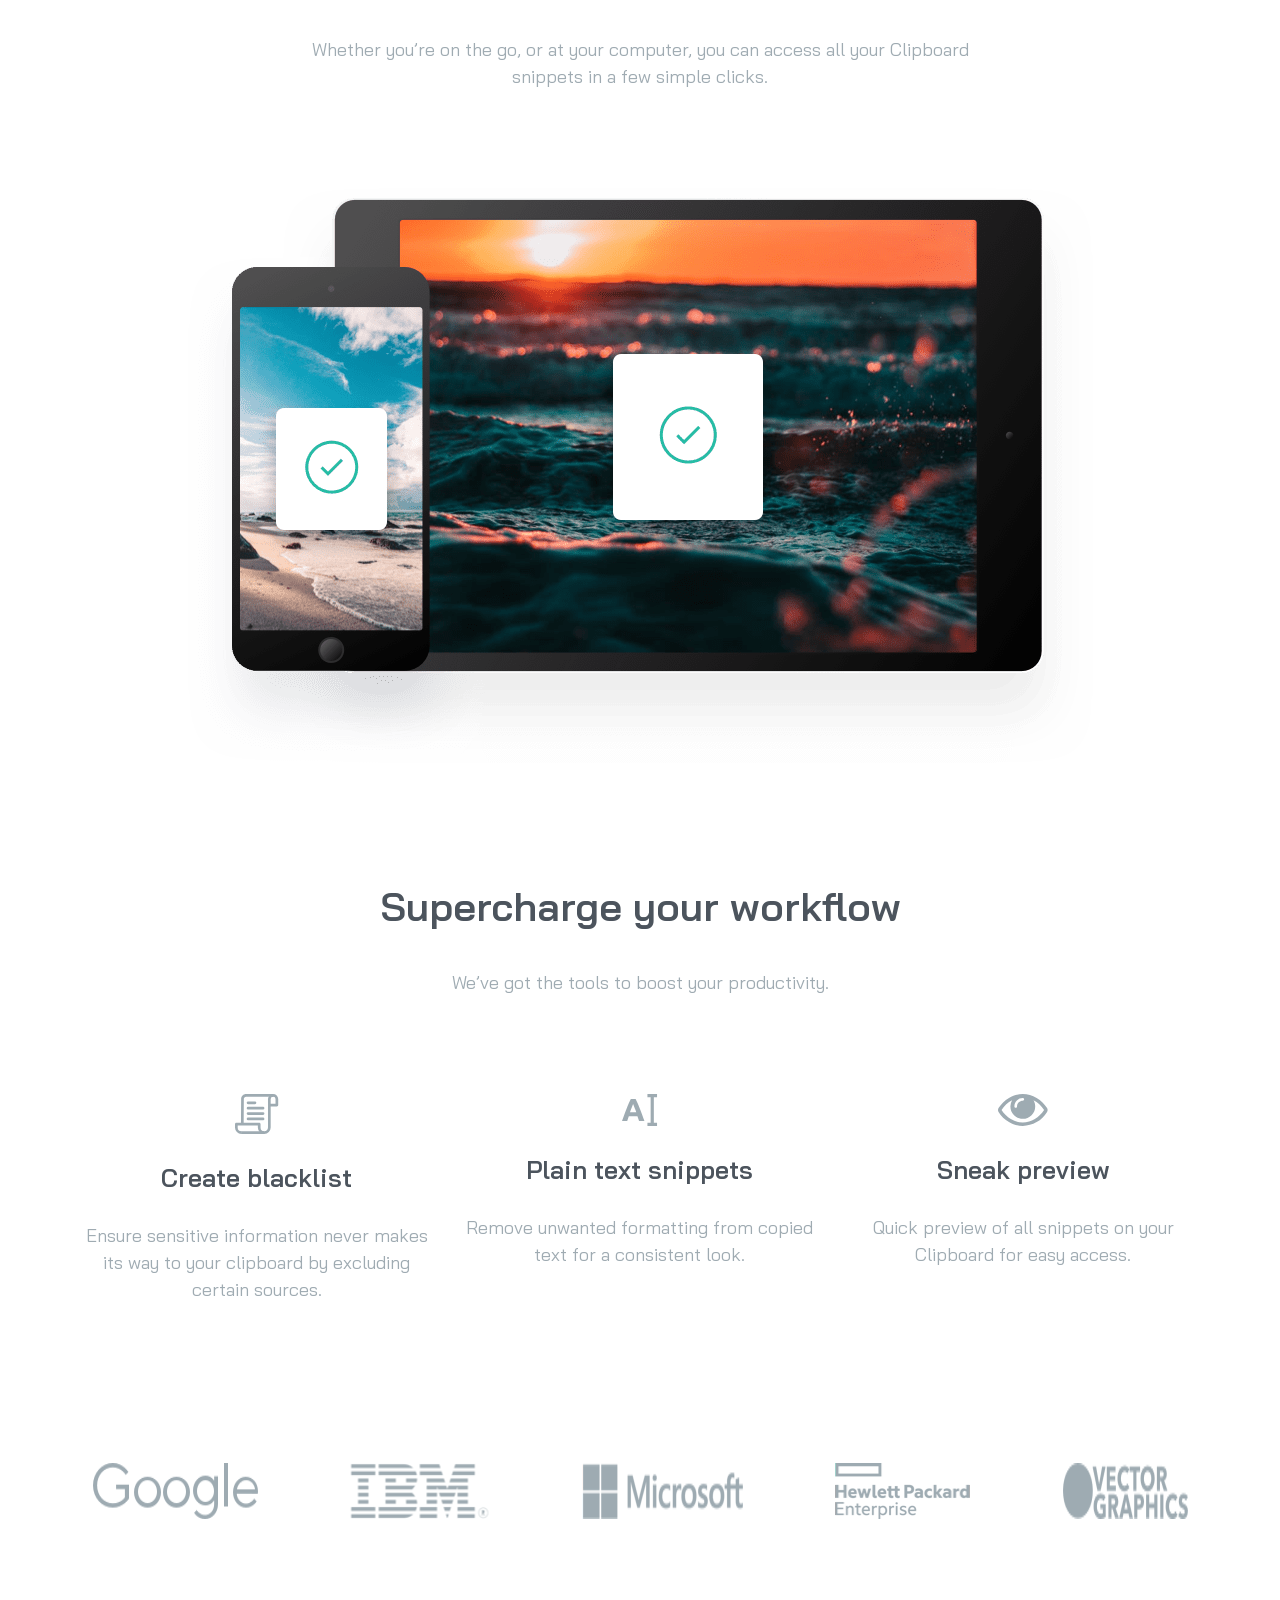
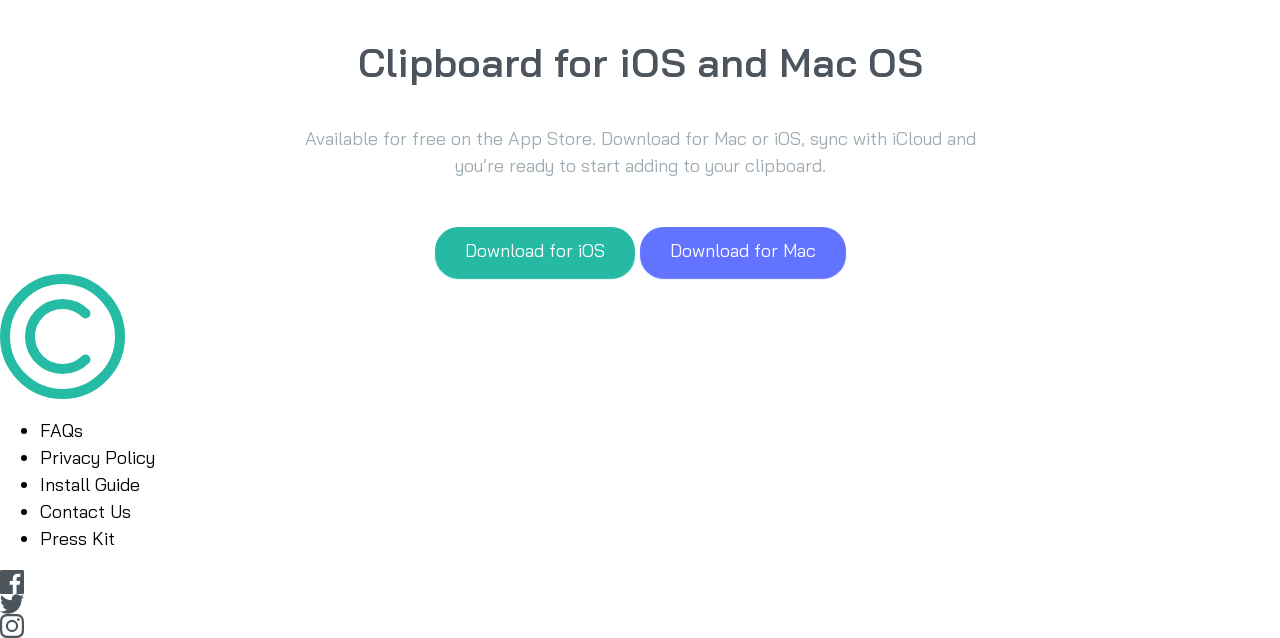
==== commit 356d9b8e: "Style CTA section" ====
--- a/clipboard-landing-page-master/index2.html
+++ b/clipboard-landing-page-master/index2.html
@@ -40,9 +40,9 @@
 
             <div class="hero__actions">
 
-                <button class="hero__button hero__button--ios">Download for iOS</button>
-
-                <button class="hero__button hero__button--mac">Download for Mac</button>
+                <button class="button button--ios">Download for iOS</button>
+
+                <button class="button button--mac">Download for Mac</button>
 
             </div>
 
@@ -205,9 +205,9 @@
 
             <div class="cta__actions">
 
-                <button class="cta__button--ios">Download for iOS</button>
-
-                <button class="cta__button--mac">Download for Mac</button>
+                <button class="button button--ios">Download for iOS</button>
+
+                <button class="button button--mac">Download for Mac</button>
 
             </div>
 
--- a/clipboard-landing-page-master/style.css
+++ b/clipboard-landing-page-master/style.css
@@ -132,7 +132,7 @@
 /* Buttons */
 
 
-.hero__button {
+.button {
 
     color: #fff;
 
@@ -143,7 +143,7 @@
 }
 
 
-.hero__button--ios {
+.button--ios {
 
     background-color: var(--clr-primary);
 
@@ -151,7 +151,7 @@
 
 }
 
-.hero__button--mac {
+.button--mac {
 
     background-color: var(--clr-secondary);
 
@@ -367,4 +367,31 @@
     display: flex;
     justify-content: space-evenly;
 
+}
+
+
+/* Cta section start */
+
+
+.cta {
+
+    display: flex;
+    flex-direction: column;
+
+    align-items: center;
+    text-align: center;
+
+    gap: 3rem;
+}
+
+
+.cta__title {
+
+    font-size: 4rem;
+}
+
+
+.cta__description {
+
+    max-width: 70rem;
 }
